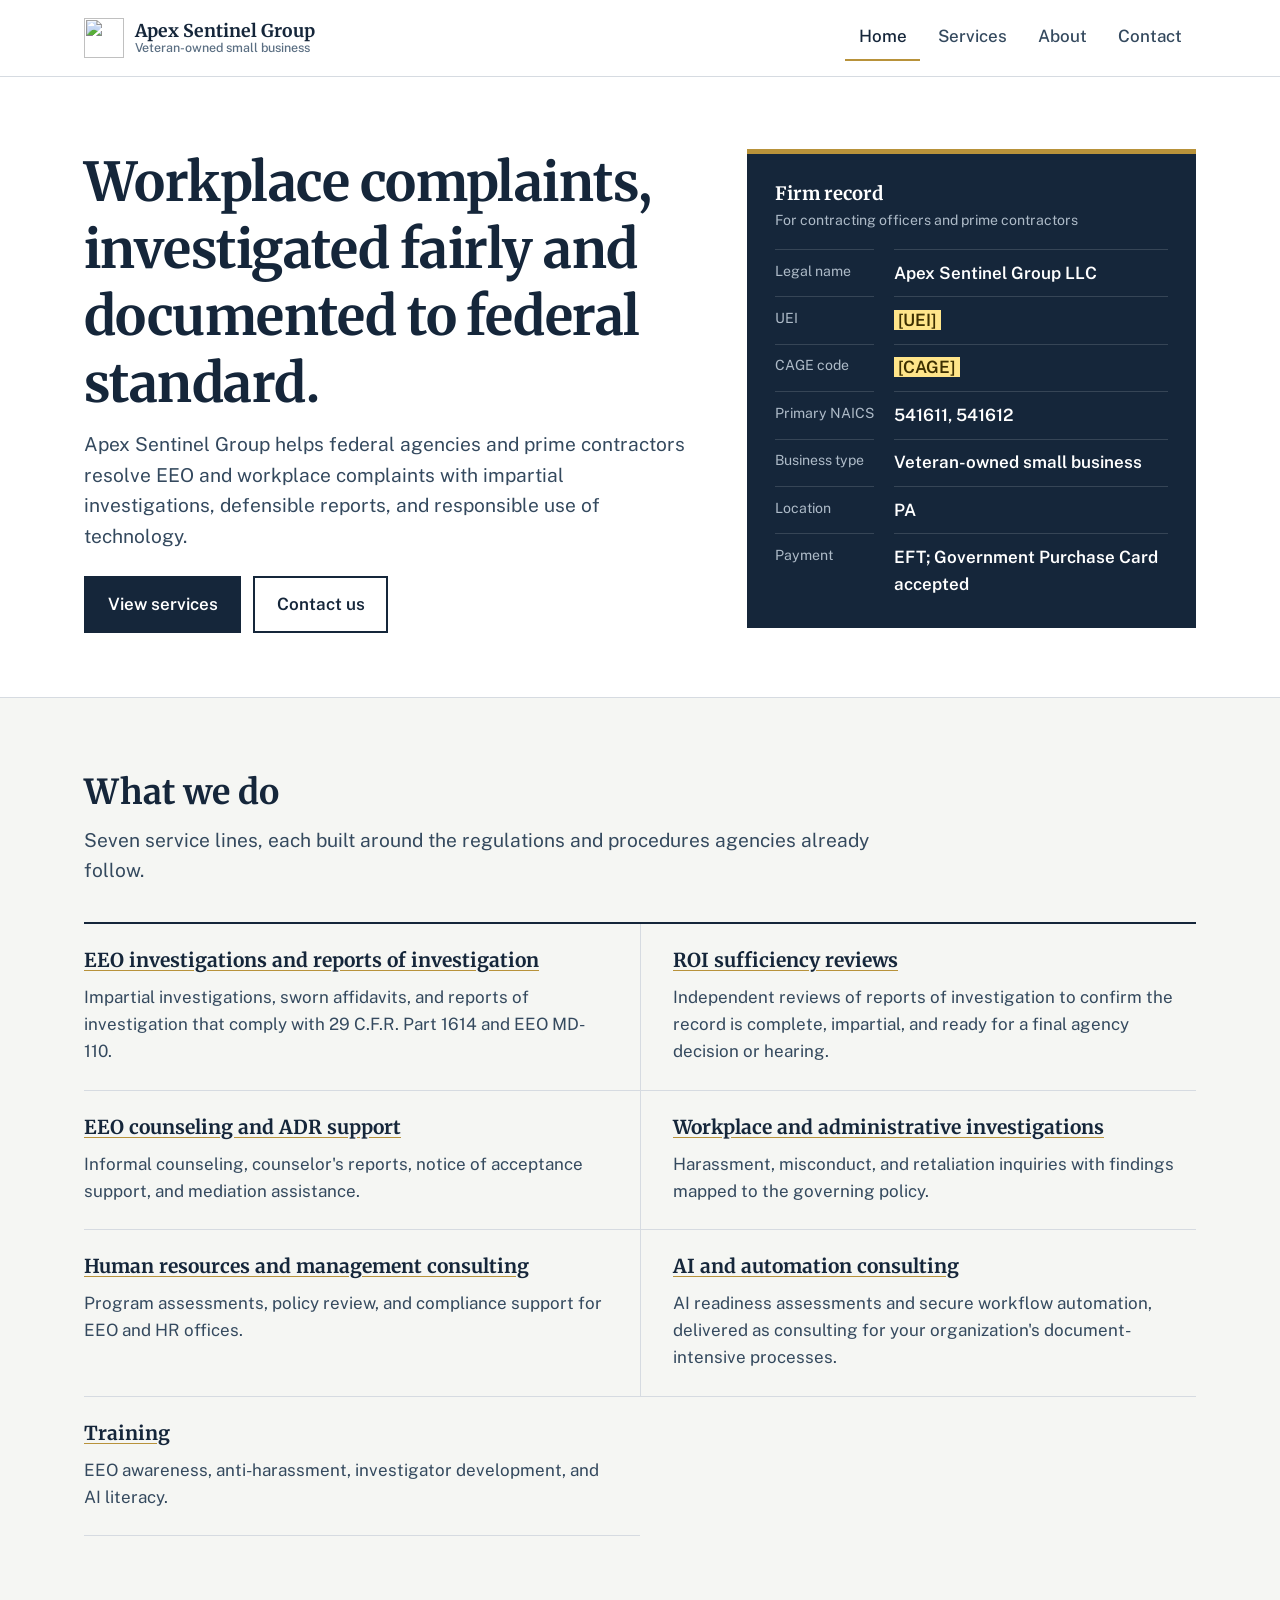
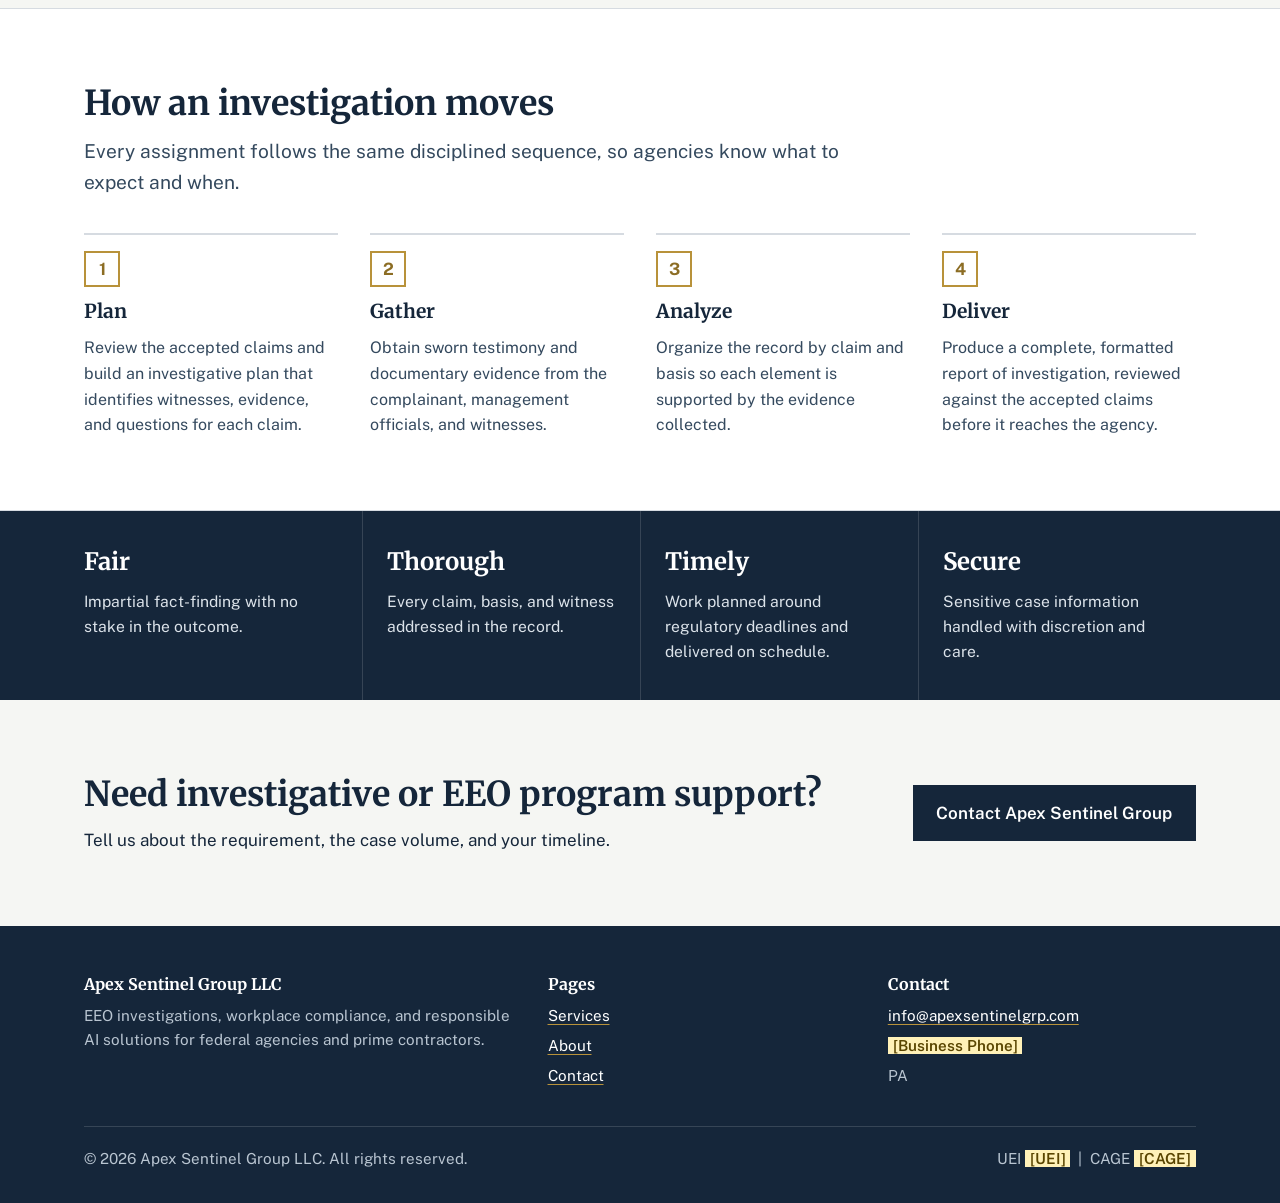
==== index.html @ cb679daf "Add files via upload" ====
<!doctype html>
<html lang="en">
<head>
<meta charset="utf-8">
<meta name="viewport" content="width=device-width, initial-scale=1">
<title>Apex Sentinel Group LLC | EEO Investigations and Workplace Compliance</title>
<meta name="description" content="Veteran-owned firm providing EEO investigations, reports of investigation, ROI sufficiency reviews, counseling, workplace investigations, HR consulting, responsible AI, and training for federal agencies.">
<link rel="icon" href="assets/logo.svg" type="image/svg+xml">
<link rel="preconnect" href="https://fonts.googleapis.com">
<link rel="preconnect" href="https://fonts.gstatic.com" crossorigin>
<link href="https://fonts.googleapis.com/css2?family=Merriweather:wght@700&family=Public+Sans:wght@400;500;600;700&display=swap" rel="stylesheet">
<link rel="stylesheet" href="styles.css">
</head>
<body>
<a class="skip" href="#main">Skip to main content</a>
<header class="site-header">
  <div class="wrap">
    <a class="brand" href="index.html">
      <img src="assets/logo.svg" alt="">
      <span class="brand-name">Apex Sentinel Group<small>Veteran-owned small business</small></span>
    </a>
    <button class="nav-toggle" aria-controls="site-nav" aria-expanded="false">Menu</button>
    <nav class="nav" id="site-nav" aria-label="Primary">
      <ul>
        <li><a href="index.html" aria-current="page">Home</a></li>
        <li><a href="services.html">Services</a></li>
        <li><a href="about.html">About</a></li>
        <li><a href="contact.html">Contact</a></li>
      </ul>
    </nav>
  </div>
</header>
<main id="main">
<section class="hero">
  <div class="wrap">
    <div>
      <h1>Workplace complaints, investigated fairly and documented to federal standard.</h1>
      <p class="lede">Apex Sentinel Group helps federal agencies and prime contractors resolve EEO and workplace complaints with impartial investigations, defensible reports, and responsible use of technology.</p>
      <div class="actions">
        <a class="btn" href="services.html">View services</a>
        <a class="btn btn-quiet" href="contact.html">Contact us</a>
      </div>
    </div>
    <aside class="record" aria-labelledby="record-title">
      <h2 id="record-title">Firm record</h2>
      <p class="note">For contracting officers and prime contractors</p>
      <dl>
        <dt>Legal name</dt><dd>Apex Sentinel Group LLC</dd>
        <dt>UEI</dt><dd><span class="todo">[UEI]</span></dd>
        <dt>CAGE code</dt><dd><span class="todo">[CAGE]</span></dd>
        <dt>Primary NAICS</dt><dd>541611, 541612</dd>
        <dt>Business type</dt><dd>Veteran-owned small business</dd>
        <dt>Location</dt><dd>PA</dd>
        <dt>Payment</dt><dd>EFT; Government Purchase Card accepted</dd>
      </dl>
    </aside>
  </div>
</section>

<section class="section">
  <div class="wrap">
    <div class="section-head">
      <h2>What we do</h2>
      <p class="lede">Seven service lines, each built around the regulations and procedures agencies already follow.</p>
    </div>
    <div class="service-list">
      <div><h3><a href="services.html#investigations">EEO investigations and reports of investigation</a></h3><p>Impartial investigations, sworn affidavits, and reports of investigation that comply with 29 C.F.R. Part 1614 and EEO MD-110.</p></div>
      <div><h3><a href="services.html#sufficiency">ROI sufficiency reviews</a></h3><p>Independent reviews of reports of investigation to confirm the record is complete, impartial, and ready for a final agency decision or hearing.</p></div>
      <div><h3><a href="services.html#counseling">EEO counseling and ADR support</a></h3><p>Informal counseling, counselor's reports, notice of acceptance support, and mediation assistance.</p></div>
      <div><h3><a href="services.html#workplace">Workplace and administrative investigations</a></h3><p>Harassment, misconduct, and retaliation inquiries with findings mapped to the governing policy.</p></div>
      <div><h3><a href="services.html#hr">Human resources and management consulting</a></h3><p>Program assessments, policy review, and compliance support for EEO and HR offices.</p></div>
      <div><h3><a href="services.html#ai">AI and automation consulting</a></h3><p>AI readiness assessments and secure workflow automation, delivered as consulting for your organization's document-intensive processes.</p></div>
      <div><h3><a href="services.html#training">Training</a></h3><p>EEO awareness, anti-harassment, investigator development, and AI literacy.</p></div>
    </div>
  </div>
</section>

<section class="section section-white">
  <div class="wrap">
    <div class="section-head">
      <h2>How an investigation moves</h2>
      <p class="lede">Every assignment follows the same disciplined sequence, so agencies know what to expect and when.</p>
    </div>
    <ol class="steps">
      <li><h3>Plan</h3><p>Review the accepted claims and build an investigative plan that identifies witnesses, evidence, and questions for each claim.</p></li>
      <li><h3>Gather</h3><p>Obtain sworn testimony and documentary evidence from the complainant, management officials, and witnesses.</p></li>
      <li><h3>Analyze</h3><p>Organize the record by claim and basis so each element is supported by the evidence collected.</p></li>
      <li><h3>Deliver</h3><p>Produce a complete, formatted report of investigation, reviewed against the accepted claims before it reaches the agency.</p></li>
    </ol>
  </div>
</section>

<section class="principles-band" aria-label="Our standards"><div class="wrap principles">
  <div><h3>Fair</h3><p>Impartial fact-finding with no stake in the outcome.</p></div>
  <div><h3>Thorough</h3><p>Every claim, basis, and witness addressed in the record.</p></div>
  <div><h3>Timely</h3><p>Work planned around regulatory deadlines and delivered on schedule.</p></div>
  <div><h3>Secure</h3><p>Sensitive case information handled with discretion and care.</p></div>
</div></section>

<section class="section">
  <div class="wrap cta">
    <div>
      <h2>Need investigative or EEO program support?</h2>
      <p>Tell us about the requirement, the case volume, and your timeline.</p>
    </div>
    <a class="btn" href="contact.html">Contact Apex Sentinel Group</a>
  </div>
</section>
</main>
<footer class="site-footer">
  <div class="wrap">
    <div class="footer-grid">
      <div>
        <h2>Apex Sentinel Group LLC</h2>
        <p>EEO investigations, workplace compliance, and responsible AI solutions for federal agencies and prime contractors.</p>
      </div>
      <div>
        <h2>Pages</h2>
        <ul>
          <li><a href="services.html">Services</a></li>
          <li><a href="about.html">About</a></li>
          <li><a href="contact.html">Contact</a></li>
        </ul>
      </div>
      <div>
        <h2>Contact</h2>
        <ul>
          <li><a href="mailto:info@apexsentinelgrp.com">info@apexsentinelgrp.com</a></li>
          <li><span class="todo">[Business Phone]</span></li>
          <li>PA</li>
        </ul>
      </div>
    </div>
    <div class="footer-bottom">
      <span>&copy; <span id="year">2026</span> Apex Sentinel Group LLC. All rights reserved.</span>
      <span>UEI <span class="todo">[UEI]</span> &nbsp;|&nbsp; CAGE <span class="todo">[CAGE]</span></span>
    </div>
  </div>
</footer>
<script src="main.js"></script>
</body>
</html>
---- styles.css ----
:root{
  --ink:#15263A; --ink-soft:#34495E; --steel:#5A6E82; --rule:#D6DBE1;
  --paper:#F5F6F3; --white:#FFFFFF; --brass:#B8923A; --brass-deep:#8C6D24;
  --serif:"Merriweather",Georgia,"Times New Roman",serif;
  --sans:"Public Sans",system-ui,-apple-system,"Segoe UI",Roboto,Arial,sans-serif;
  --measure:68ch; --wrap:1160px;
}
*{box-sizing:border-box}
html{scroll-behavior:smooth}
@media (prefers-reduced-motion:reduce){html{scroll-behavior:auto}*{transition:none!important;animation:none!important}}
body{margin:0;font-family:var(--sans);font-size:1.0625rem;line-height:1.6;color:var(--ink);background:var(--paper)}
img{max-width:100%;display:block}
a{color:var(--ink);text-decoration-color:var(--brass);text-underline-offset:3px}
a:hover{color:var(--brass-deep)}
:focus-visible{outline:3px solid var(--brass);outline-offset:3px}
.skip{position:absolute;left:-999px;top:0;background:var(--ink);color:#fff;padding:.6rem 1rem;z-index:10}
.skip:focus{left:1rem;top:1rem}
.wrap{max-width:var(--wrap);margin:0 auto;padding:0 1.5rem}

h1,h2,h3{font-family:var(--serif);font-weight:700;line-height:1.25;margin:0 0 .75rem;color:var(--ink)}
h1{font-size:clamp(2.1rem,4.4vw,3.35rem);letter-spacing:-.01em}
h2{font-size:clamp(1.6rem,2.8vw,2.15rem)}
h3{font-size:1.2rem}
p{margin:0 0 1rem;max-width:var(--measure)}
.lede{font-size:1.2rem;color:var(--ink-soft)}

/* Header */
.site-header{background:var(--white);border-bottom:1px solid var(--rule);position:sticky;top:0;z-index:5}
.site-header .wrap{display:flex;align-items:center;justify-content:space-between;min-height:76px;gap:1rem}
.brand{display:flex;align-items:center;gap:.7rem;text-decoration:none}
.brand img{width:40px;height:40px}
.brand-name{font-family:var(--serif);font-weight:700;font-size:1.1rem;line-height:1.15;color:var(--ink)}
.brand-name small{display:block;font-family:var(--sans);font-weight:500;font-size:.78rem;color:var(--steel)}
.nav ul{list-style:none;display:flex;gap:.25rem;margin:0;padding:0}
.nav a{display:block;padding:.55rem .85rem;text-decoration:none;font-weight:500;color:var(--ink-soft);border-bottom:2px solid transparent}
.nav a:hover{color:var(--ink)}
.nav a[aria-current="page"]{color:var(--ink);border-bottom-color:var(--brass)}
.nav-toggle{display:none;background:none;border:1px solid var(--rule);padding:.5rem .8rem;font:inherit;font-weight:600;color:var(--ink);cursor:pointer}
@media (max-width:760px){
  .nav-toggle{display:block}
  .nav{position:absolute;left:0;right:0;top:76px;background:var(--white);border-bottom:1px solid var(--rule);display:none}
  .nav.open{display:block}
  .nav ul{flex-direction:column;padding:.5rem 1.5rem 1rem}
  .nav a{border-bottom:1px solid var(--rule);padding:.8rem 0}
  .nav a[aria-current="page"]{border-bottom-color:var(--rule);box-shadow:inset 3px 0 0 var(--brass);padding-left:.75rem}
}

/* Buttons */
.btn{display:inline-block;padding:.8rem 1.35rem;font-weight:600;text-decoration:none;border:2px solid var(--ink);background:var(--ink);color:var(--white)}
.btn:hover{background:var(--ink-soft);border-color:var(--ink-soft);color:#fff}
.btn-quiet{background:transparent;color:var(--ink)}
.btn-quiet:hover{background:var(--white);color:var(--ink);border-color:var(--ink)}
.actions{display:flex;flex-wrap:wrap;gap:.75rem;margin-top:1.5rem}

/* Hero */
.hero{background:var(--white);border-bottom:1px solid var(--rule);padding:4.5rem 0 4rem}
.hero .wrap{display:grid;grid-template-columns:1.35fr 1fr;gap:3.5rem;align-items:start}
@media (max-width:900px){.hero .wrap{grid-template-columns:1fr;gap:2.5rem}.hero{padding:3rem 0}}
.page-hero{background:var(--white);border-bottom:1px solid var(--rule);padding:3.5rem 0 3rem}

/* Firm record panel */
.record{background:var(--ink);color:#E7ECF1;border-top:5px solid var(--brass);padding:1.75rem 1.75rem 1.25rem}
.record h2{color:#fff;font-size:1.15rem;margin-bottom:.25rem}
.record .note{font-size:.88rem;color:#AEBBC8;margin-bottom:1.1rem}
.record dl{margin:0;display:grid;grid-template-columns:auto 1fr;column-gap:1.25rem}
.record dt,.record dd{padding:.6rem 0;border-top:1px solid rgba(255,255,255,.14);margin:0}
.record dt{font-size:.88rem;color:#AEBBC8}
.record dd{font-weight:600;color:#fff}
.record a{color:#fff}

/* Sections */
.section{padding:4.5rem 0}
.section-white{background:var(--white);border-top:1px solid var(--rule);border-bottom:1px solid var(--rule)}
.section-head{margin-bottom:2.25rem}

.service-list{display:grid;grid-template-columns:1fr 1fr;border-top:2px solid var(--ink)}
.service-list > div{padding:1.5rem 2rem 1.5rem 0;border-bottom:1px solid var(--rule)}
.service-list > div:nth-child(even){padding:1.5rem 0 1.5rem 2rem;border-left:1px solid var(--rule)}
.service-list p{margin:0;color:var(--ink-soft)}
@media (max-width:760px){.service-list{grid-template-columns:1fr}.service-list > div,.service-list > div:nth-child(even){padding:1.25rem 0;border-left:0}}

.steps{list-style:none;margin:0;padding:0;display:grid;grid-template-columns:repeat(4,1fr);gap:2rem;counter-reset:step}
.steps li{counter-increment:step;border-top:2px solid var(--rule);padding-top:1rem}
.steps li::before{content:counter(step);display:inline-grid;place-items:center;width:2rem;height:2rem;border:2px solid var(--brass);color:var(--brass-deep);font-weight:700;margin-bottom:.75rem}
.steps p{color:var(--ink-soft);margin:0;font-size:1rem}
@media (max-width:900px){.steps{grid-template-columns:1fr 1fr}}
@media (max-width:560px){.steps{grid-template-columns:1fr}}

.principles-band{background:var(--ink);color:#DCE3EA}
.principles{display:grid;grid-template-columns:repeat(4,1fr);gap:0}
.principles div{padding:2.25rem 1.5rem;border-left:1px solid rgba(255,255,255,.14)}
.principles div:first-child{border-left:0;padding-left:0}
.principles h3{color:#fff;font-size:1.5rem}
.principles p{margin:0;font-size:.98rem}
@media (max-width:900px){.principles{grid-template-columns:1fr 1fr}.principles div{border-left:0;border-top:1px solid rgba(255,255,255,.14)}}
@media (max-width:560px){.principles{grid-template-columns:1fr}}

.cta{display:flex;justify-content:space-between;align-items:center;gap:2rem;flex-wrap:wrap}
.cta p{margin:0}

/* Services detail */
.svc{display:grid;grid-template-columns:1fr 1.2fr;gap:3rem;padding:2.5rem 0;border-top:1px solid var(--rule)}
.svc:first-of-type{border-top:2px solid var(--ink)}
.svc ul{margin:0;padding-left:1.1rem}
.svc li{margin-bottom:.45rem}
.svc .label{font-weight:600;font-size:.95rem;color:var(--steel);margin-bottom:.5rem}
@media (max-width:820px){.svc{grid-template-columns:1fr;gap:1rem}}

.table-scroll{overflow-x:auto}
table{border-collapse:collapse;width:100%;min-width:480px;background:var(--white)}
caption{text-align:left;font-family:var(--serif);font-weight:700;font-size:1.15rem;padding-bottom:.6rem}
th,td{text-align:left;padding:.7rem 1rem;border-bottom:1px solid var(--rule)}
th{background:var(--ink);color:#fff;font-weight:600}
td:first-child{font-weight:600;white-space:nowrap}
.codes{display:grid;grid-template-columns:1.4fr 1fr;gap:2.5rem}
@media (max-width:820px){.codes{grid-template-columns:1fr}}

/* About */
.two-col{display:grid;grid-template-columns:1.5fr 1fr;gap:3.5rem;align-items:start}
@media (max-width:860px){.two-col{grid-template-columns:1fr;gap:2rem}}
.aside{background:var(--white);border:1px solid var(--rule);border-top:4px solid var(--brass);padding:1.5rem}
.aside ul{margin:0;padding-left:1.1rem}
.aside li{margin-bottom:.5rem}
.checks{list-style:none;padding:0;margin:0}
.checks li{padding:.9rem 0 .9rem 1.9rem;border-bottom:1px solid var(--rule);position:relative;max-width:var(--measure)}
.checks li::before{content:"";position:absolute;left:0;top:1.25rem;width:.75rem;height:.4rem;border-left:2px solid var(--brass-deep);border-bottom:2px solid var(--brass-deep);transform:rotate(-45deg)}

/* Contact */
.contact-grid{display:grid;grid-template-columns:1fr 1fr;gap:3rem}
@media (max-width:820px){.contact-grid{grid-template-columns:1fr}}
.contact-card{background:var(--white);border:1px solid var(--rule);padding:2rem}
.contact-card dl{margin:0}
.contact-card dt{font-size:.9rem;color:var(--steel);margin-top:1rem}
.contact-card dt:first-child{margin-top:0}
.contact-card dd{margin:0;font-weight:600;font-size:1.1rem}

/* Placeholders to replace before launch */
.todo{background:#FFF1B8;color:#5A4500;padding:0 .3rem;font-weight:600}
.record .todo{background:#FFE58A;color:#3D2F00}

/* Footer */
.site-footer{background:var(--ink);color:#B9C5D1;padding:3rem 0 2rem;font-size:.95rem}
.site-footer a{color:#fff}
.footer-grid{display:grid;grid-template-columns:1.4fr 1fr 1fr;gap:2rem}
.footer-grid h2{color:#fff;font-size:1rem;margin-bottom:.6rem}
.footer-grid ul{list-style:none;margin:0;padding:0}
.footer-grid li{margin-bottom:.35rem}
.footer-bottom{border-top:1px solid rgba(255,255,255,.14);margin-top:2rem;padding-top:1.25rem;display:flex;justify-content:space-between;flex-wrap:wrap;gap:1rem}
@media (max-width:760px){.footer-grid{grid-template-columns:1fr}}
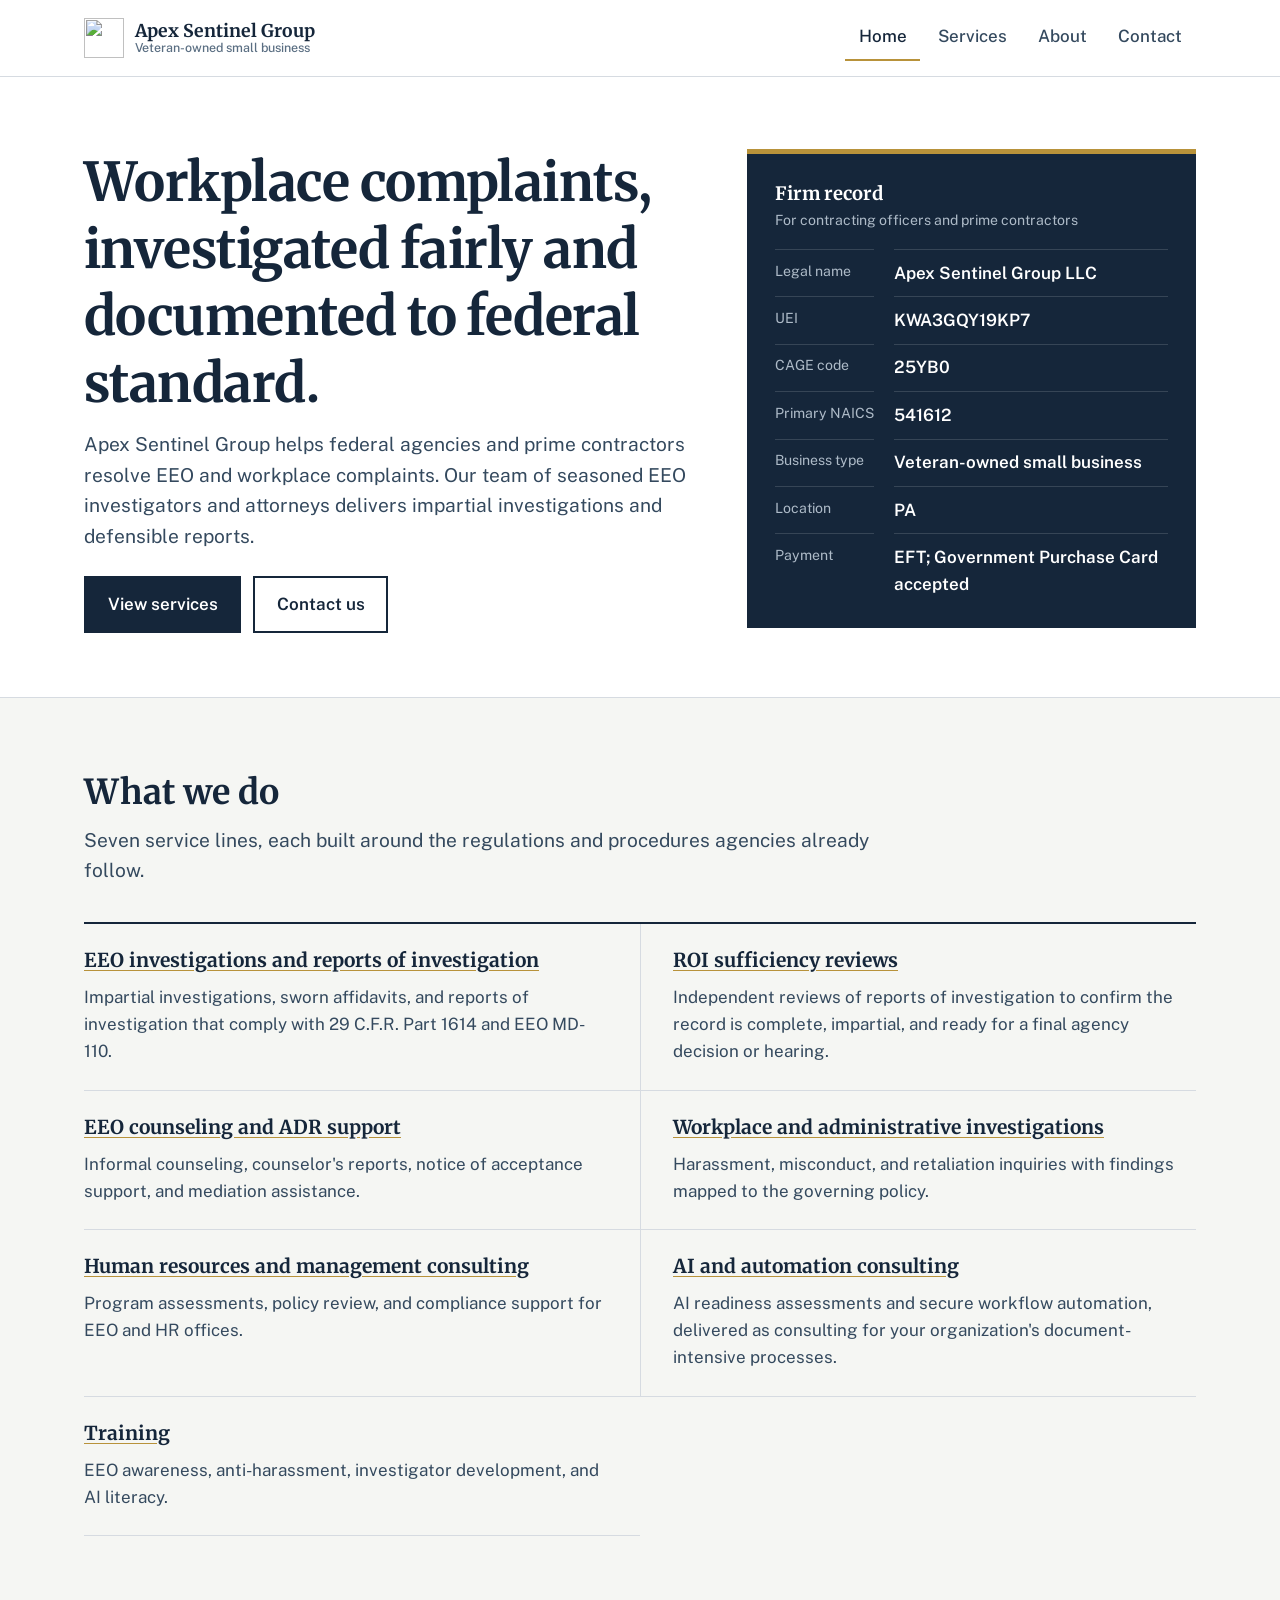
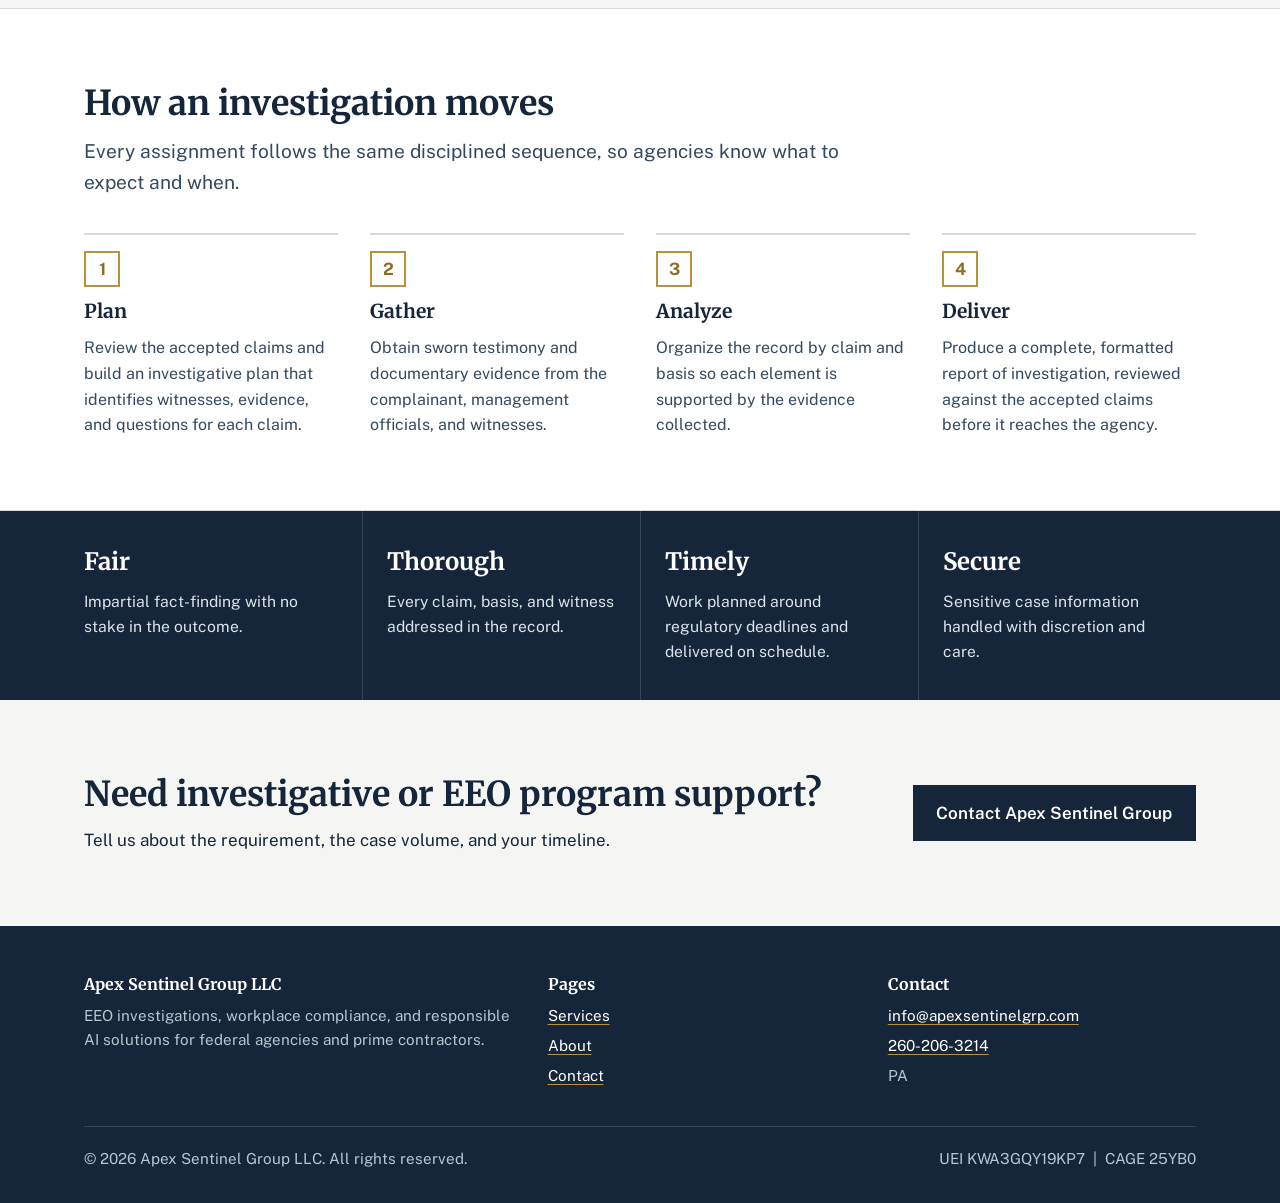
==== commit efb4dbac: "Publish cleaned, professional site update" ====
--- a/index.html
+++ b/index.html
@@ -5,11 +5,35 @@
 <meta name="viewport" content="width=device-width, initial-scale=1">
 <title>Apex Sentinel Group LLC | EEO Investigations and Workplace Compliance</title>
 <meta name="description" content="Veteran-owned firm providing EEO investigations, reports of investigation, ROI sufficiency reviews, counseling, workplace investigations, HR consulting, responsible AI, and training for federal agencies.">
+<meta name="theme-color" content="#15263A">
+<link rel="canonical" href="https://apexsentinelgrp.com/">
+<meta property="og:type" content="website">
+<meta property="og:site_name" content="Apex Sentinel Group LLC">
+<meta property="og:title" content="Apex Sentinel Group LLC | EEO Investigations and Workplace Compliance">
+<meta property="og:description" content="Veteran-owned firm providing EEO investigations, reports of investigation, ROI sufficiency reviews, counseling, workplace investigations, HR consulting, responsible AI, and training for federal agencies.">
+<meta property="og:url" content="https://apexsentinelgrp.com/">
+<meta property="og:image" content="https://apexsentinelgrp.com/assets/logo.svg">
+<meta name="twitter:card" content="summary">
+<meta name="twitter:title" content="Apex Sentinel Group LLC | EEO Investigations and Workplace Compliance">
+<meta name="twitter:description" content="Veteran-owned firm providing EEO investigations, reports of investigation, ROI sufficiency reviews, counseling, workplace investigations, HR consulting, responsible AI, and training for federal agencies.">
 <link rel="icon" href="assets/logo.svg" type="image/svg+xml">
 <link rel="preconnect" href="https://fonts.googleapis.com">
 <link rel="preconnect" href="https://fonts.gstatic.com" crossorigin>
 <link href="https://fonts.googleapis.com/css2?family=Merriweather:wght@700&family=Public+Sans:wght@400;500;600;700&display=swap" rel="stylesheet">
 <link rel="stylesheet" href="styles.css">
+<script type="application/ld+json">
+{
+  "@context": "https://schema.org",
+  "@type": "ProfessionalService",
+  "name": "Apex Sentinel Group LLC",
+  "description": "Veteran-owned professional services firm providing EEO investigations, reports of investigation, ROI sufficiency reviews, counseling, workplace investigations, HR consulting, responsible AI, and training for federal agencies.",
+  "url": "https://apexsentinelgrp.com/",
+  "email": "info@apexsentinelgrp.com",
+  "telephone": "+1-260-206-3214",
+  "address": { "@type": "PostalAddress", "addressRegion": "PA", "addressCountry": "US" },
+  "foundingDate": "2026"
+}
+</script>
 </head>
 <body>
 <a class="skip" href="#main">Skip to main content</a>
@@ -35,7 +59,7 @@
   <div class="wrap">
     <div>
       <h1>Workplace complaints, investigated fairly and documented to federal standard.</h1>
-      <p class="lede">Apex Sentinel Group helps federal agencies and prime contractors resolve EEO and workplace complaints with impartial investigations, defensible reports, and responsible use of technology.</p>
+      <p class="lede">Apex Sentinel Group helps federal agencies and prime contractors resolve EEO and workplace complaints. Our team of seasoned EEO investigators and attorneys delivers impartial investigations and defensible reports.</p>
       <div class="actions">
         <a class="btn" href="services.html">View services</a>
         <a class="btn btn-quiet" href="contact.html">Contact us</a>
@@ -46,9 +70,9 @@
       <p class="note">For contracting officers and prime contractors</p>
       <dl>
         <dt>Legal name</dt><dd>Apex Sentinel Group LLC</dd>
-        <dt>UEI</dt><dd><span class="todo">[UEI]</span></dd>
-        <dt>CAGE code</dt><dd><span class="todo">[CAGE]</span></dd>
-        <dt>Primary NAICS</dt><dd>541611, 541612</dd>
+        <dt>UEI</dt><dd>KWA3GQY19KP7</dd>
+        <dt>CAGE code</dt><dd>25YB0</dd>
+        <dt>Primary NAICS</dt><dd>541612</dd>
         <dt>Business type</dt><dd>Veteran-owned small business</dd>
         <dt>Location</dt><dd>PA</dd>
         <dt>Payment</dt><dd>EFT; Government Purchase Card accepted</dd>
@@ -126,14 +150,14 @@
         <h2>Contact</h2>
         <ul>
           <li><a href="mailto:info@apexsentinelgrp.com">info@apexsentinelgrp.com</a></li>
-          <li><span class="todo">[Business Phone]</span></li>
+          <li><a href="tel:+12602063214">260-206-3214</a></li>
           <li>PA</li>
         </ul>
       </div>
     </div>
     <div class="footer-bottom">
       <span>&copy; <span id="year">2026</span> Apex Sentinel Group LLC. All rights reserved.</span>
-      <span>UEI <span class="todo">[UEI]</span> &nbsp;|&nbsp; CAGE <span class="todo">[CAGE]</span></span>
+      <span>UEI KWA3GQY19KP7 &nbsp;|&nbsp; CAGE 25YB0</span>
     </div>
   </div>
 </footer>
--- a/styles.css
+++ b/styles.css
@@ -134,10 +134,6 @@
 .contact-card dt:first-child{margin-top:0}
 .contact-card dd{margin:0;font-weight:600;font-size:1.1rem}
 
-/* Placeholders to replace before launch */
-.todo{background:#FFF1B8;color:#5A4500;padding:0 .3rem;font-weight:600}
-.record .todo{background:#FFE58A;color:#3D2F00}
-
 /* Footer */
 .site-footer{background:var(--ink);color:#B9C5D1;padding:3rem 0 2rem;font-size:.95rem}
 .site-footer a{color:#fff}
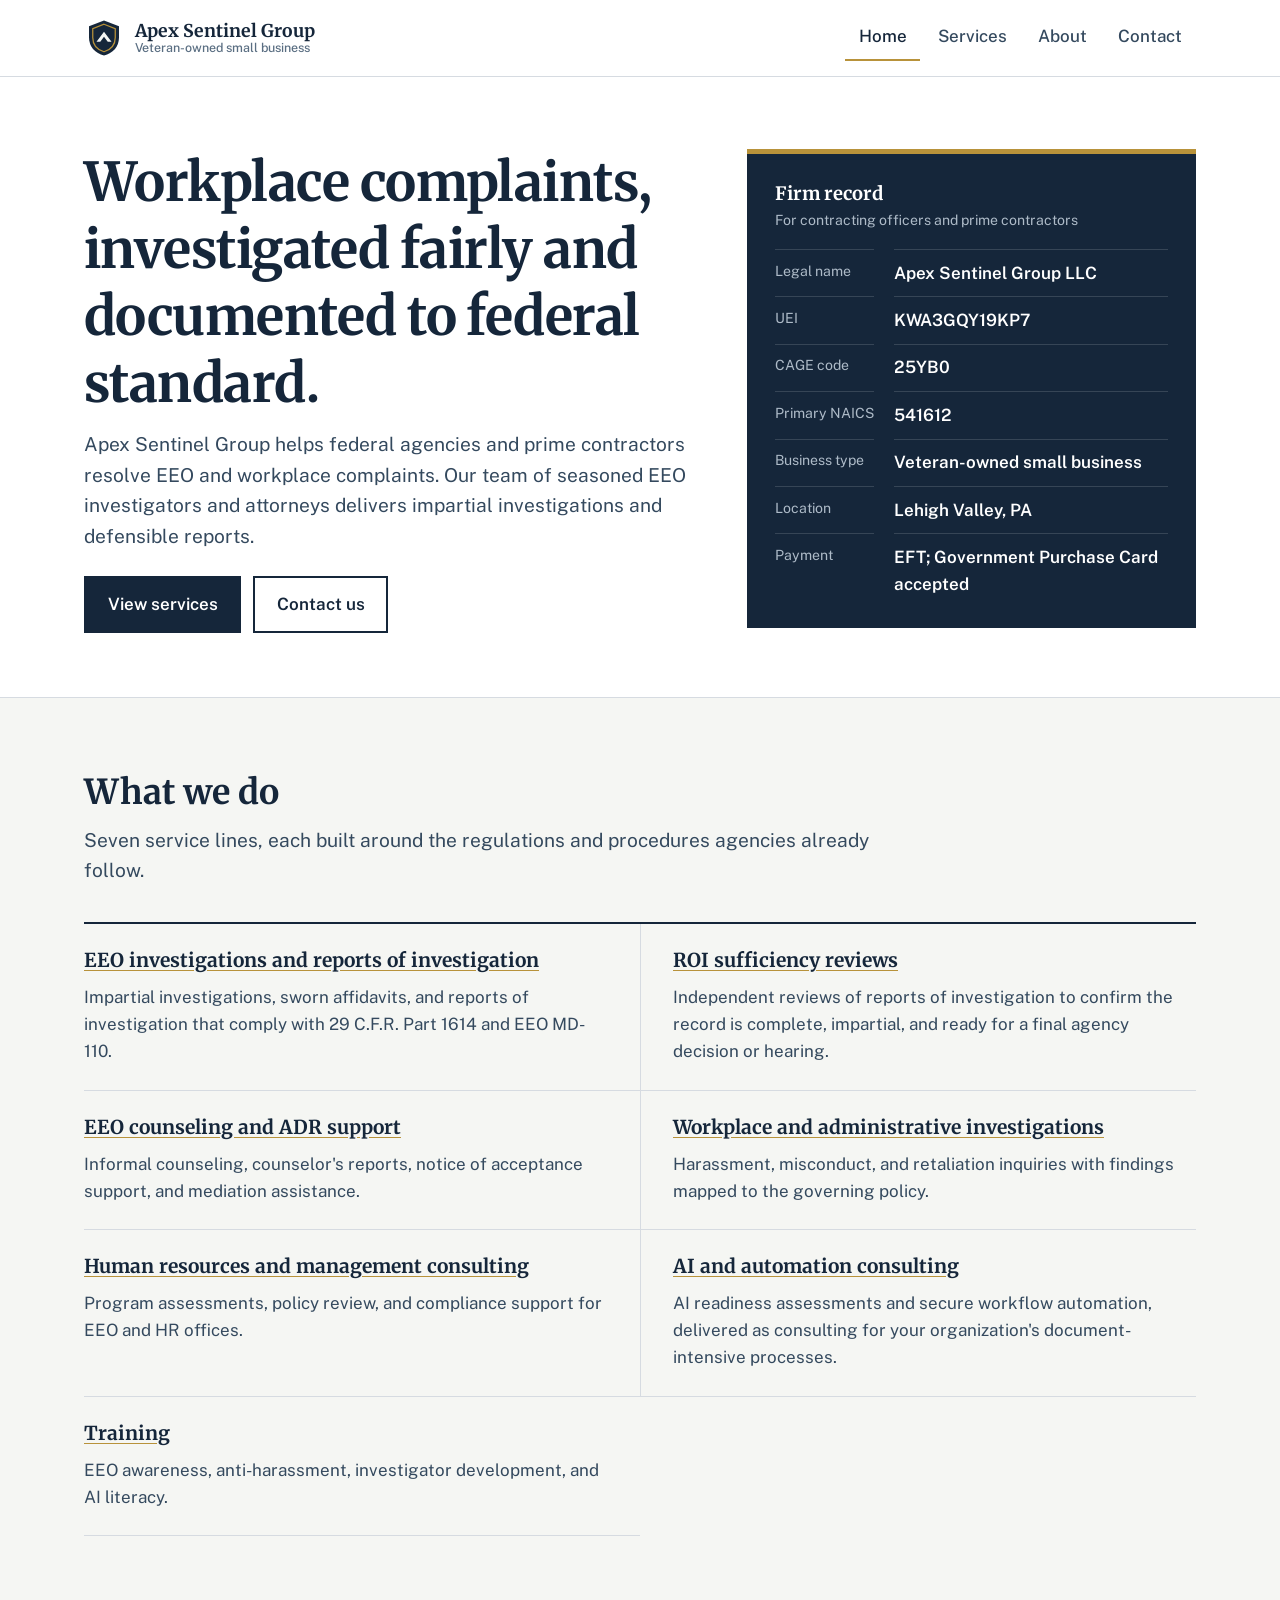
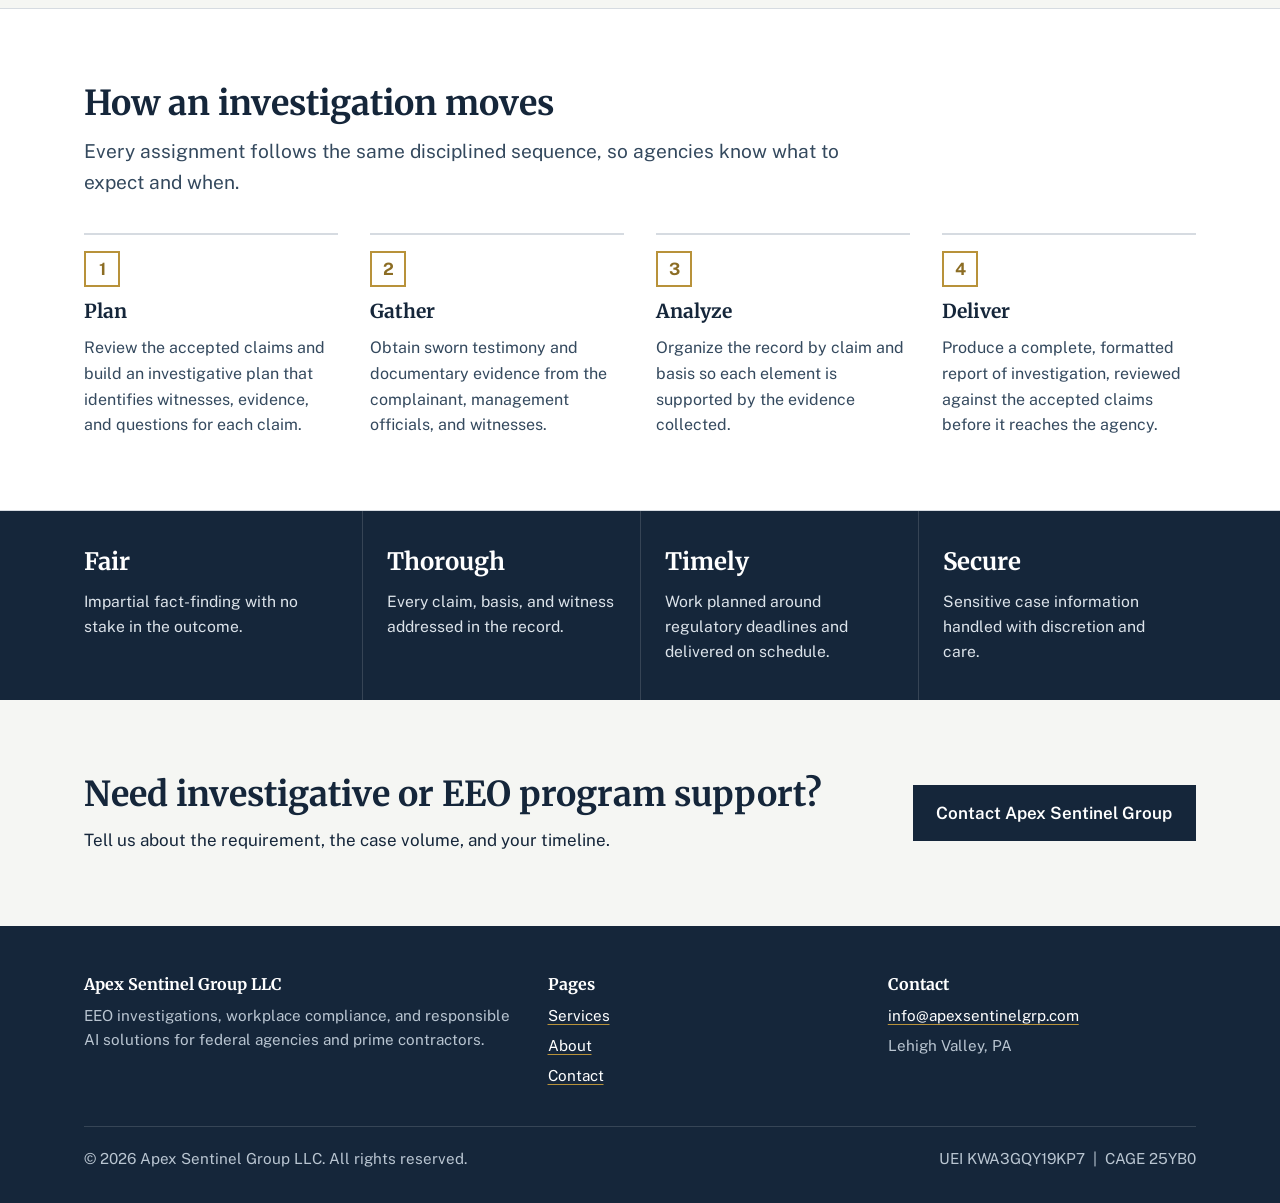
==== commit 7361302b: "Remove phone number, update location to Lehigh Valley PA" ====
--- a/index.html
+++ b/index.html
@@ -29,8 +29,7 @@
   "description": "Veteran-owned professional services firm providing EEO investigations, reports of investigation, ROI sufficiency reviews, counseling, workplace investigations, HR consulting, responsible AI, and training for federal agencies.",
   "url": "https://apexsentinelgrp.com/",
   "email": "info@apexsentinelgrp.com",
-  "telephone": "+1-260-206-3214",
-  "address": { "@type": "PostalAddress", "addressRegion": "PA", "addressCountry": "US" },
+  "address": { "@type": "PostalAddress", "addressLocality": "Lehigh Valley", "addressRegion": "PA", "addressCountry": "US" },
   "foundingDate": "2026"
 }
 </script>
@@ -74,7 +73,7 @@
         <dt>CAGE code</dt><dd>25YB0</dd>
         <dt>Primary NAICS</dt><dd>541612</dd>
         <dt>Business type</dt><dd>Veteran-owned small business</dd>
-        <dt>Location</dt><dd>PA</dd>
+        <dt>Location</dt><dd>Lehigh Valley, PA</dd>
         <dt>Payment</dt><dd>EFT; Government Purchase Card accepted</dd>
       </dl>
     </aside>
@@ -150,8 +149,7 @@
         <h2>Contact</h2>
         <ul>
           <li><a href="mailto:info@apexsentinelgrp.com">info@apexsentinelgrp.com</a></li>
-          <li><a href="tel:+12602063214">260-206-3214</a></li>
-          <li>PA</li>
+          <li>Lehigh Valley, PA</li>
         </ul>
       </div>
     </div>
